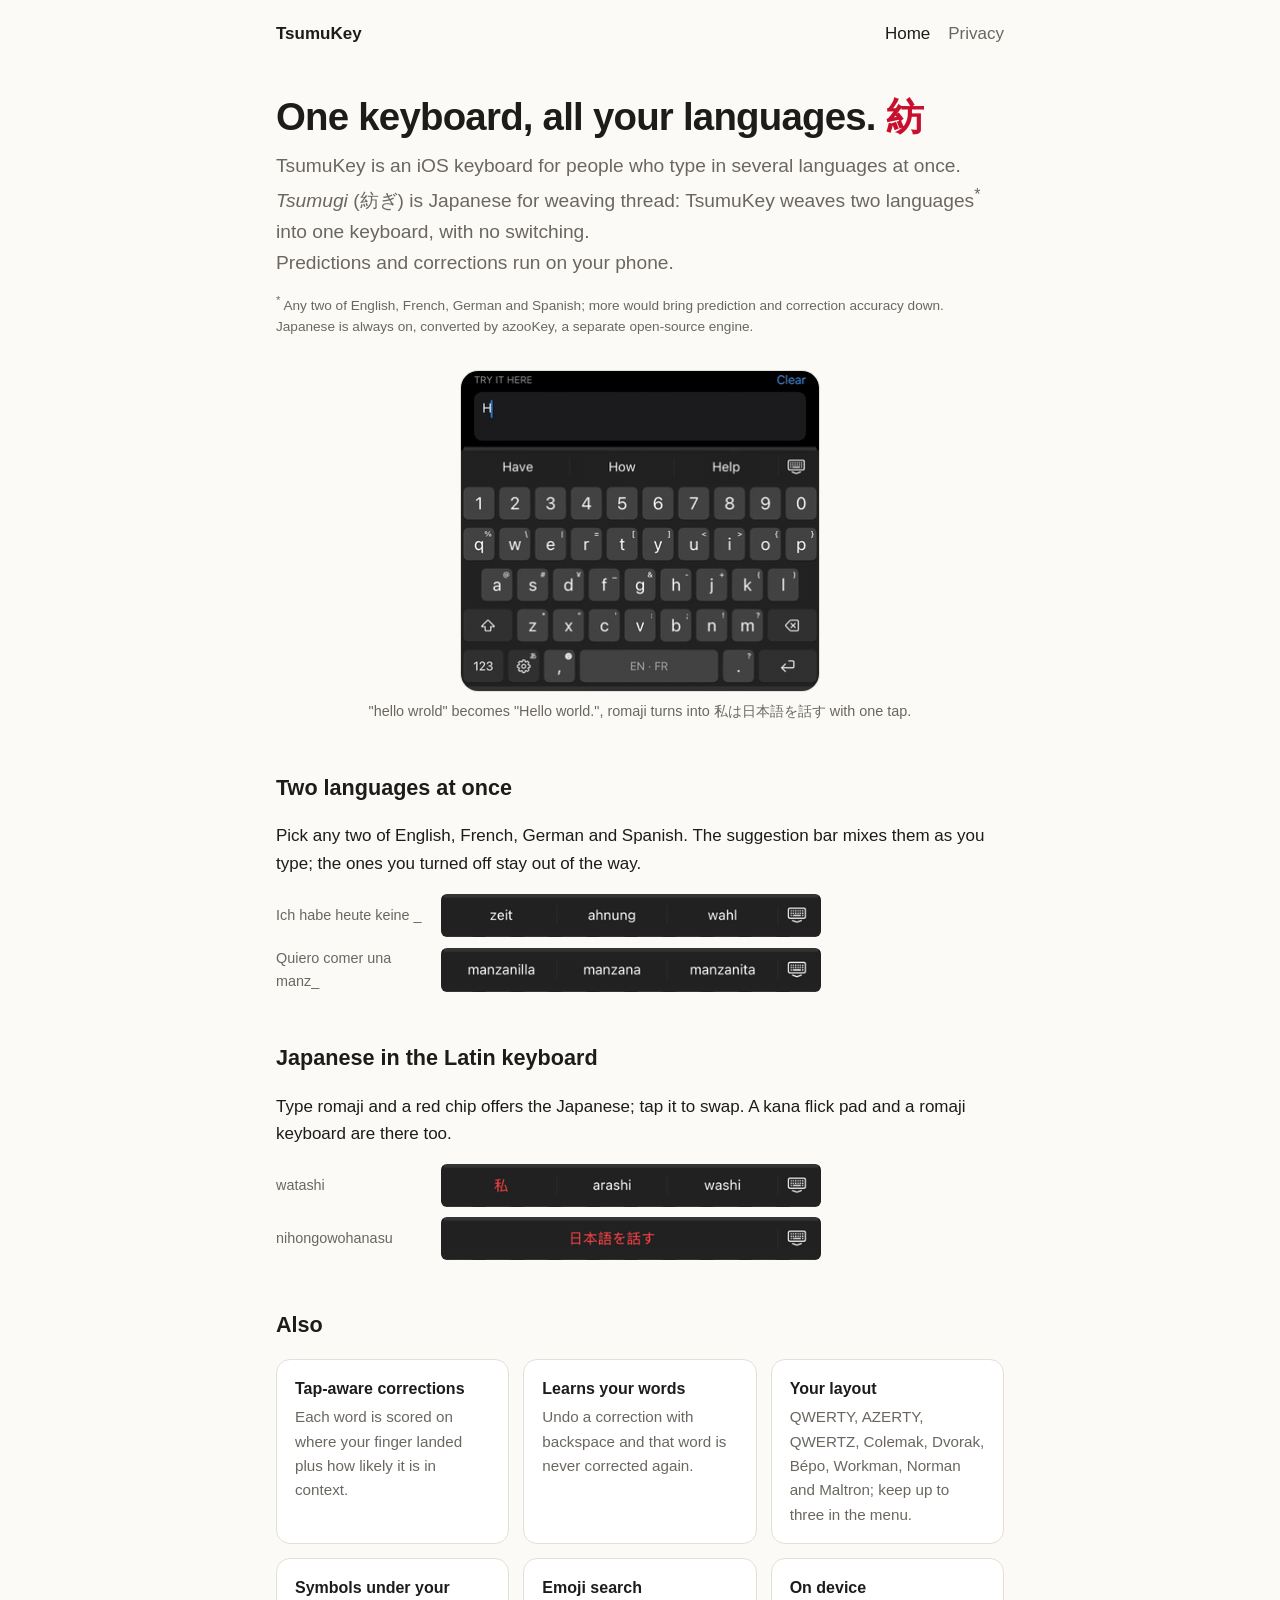
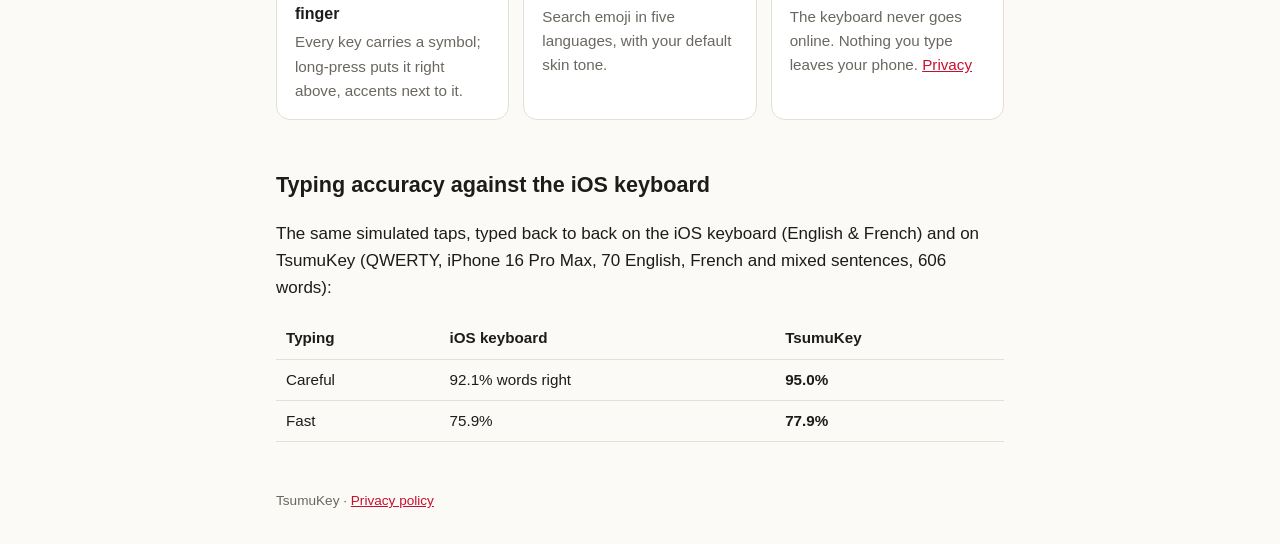
==== index.html @ 3ca58f1a "Site: all nine layouts" ====
<!doctype html>
<html lang="en">
<head>
<meta charset="utf-8">
<meta name="viewport" content="width=device-width, initial-scale=1">
<title>TsumuKey</title>
<meta name="description" content="An iOS keyboard for people who type in several languages at once. Predictions and corrections run on the phone.">
<link rel="stylesheet" href="style.css">
</head>
<body>
<header>
  <a class="brand" href="./">TsumuKey</a>
  <nav><a href="./" aria-current="page">Home</a><a href="privacy.html">Privacy</a></nav>
</header>
<main>
  <h1>One keyboard, all your languages. <span class="kanji">紡</span></h1>
  <p class="lead">TsumuKey is an iOS keyboard for people who type in several languages at once.
  <em>Tsumugi</em> (紡ぎ) is Japanese for weaving thread: TsumuKey weaves two languages<sup>*</sup>
  into one keyboard, with no switching.<br>Predictions and corrections run on your phone.</p>
  <p class="note"><sup>*</sup> Any two of English, French, German and Spanish; more would bring prediction
  and correction accuracy down. Japanese is always on, converted by azooKey, a separate open-source engine.</p>

  <figure>
    <img class="demo" src="media/demo.gif" alt="Typing hello wrold, autocorrected to Hello world; romaji converted to Japanese; numpad and symbols; Colemak, QWERTZ and Dvorak layouts">
    <figcaption>"hello wrold" becomes "Hello world.", romaji turns into 私は日本語を話す with one tap.</figcaption>
  </figure>

  <h2>Two languages at once</h2>
  <p>Pick any two of English, French, German and Spanish. The suggestion bar mixes them as you type;
  the ones you turned off stay out of the way.</p>
  <div class="bars">
    <div><span>Ich habe heute keine _</span><img src="media/bar-de-keine.png" alt="German suggestions"></div>
    <div><span>Quiero comer una manz_</span><img src="media/bar-es-manz.png" alt="Spanish suggestions"></div>
  </div>

  <h2>Japanese in the Latin keyboard</h2>
  <p>Type romaji and a red chip offers the Japanese; tap it to swap. A kana flick pad and a romaji
  keyboard are there too.</p>
  <div class="bars">
    <div><span>watashi</span><img src="media/bar-watashi.png" alt="watashi converted to 私"></div>
    <div><span>nihongowohanasu</span><img src="media/bar-nihongowohanasu.png" alt="nihongowohanasu converted to 日本語を話す"></div>
  </div>

  <h2>Also</h2>
  <div class="grid">
    <div class="card"><h3>Tap-aware corrections</h3><p>Each word is scored on where your finger landed plus how likely it is in context.</p></div>
    <div class="card"><h3>Learns your words</h3><p>Undo a correction with backspace and that word is never corrected again.</p></div>
    <div class="card"><h3>Your layout</h3><p>QWERTY, AZERTY, QWERTZ, Colemak, Dvorak, Bépo, Workman, Norman and Maltron; keep up to three in the menu.</p></div>
    <div class="card"><h3>Symbols under your finger</h3><p>Every key carries a symbol; long-press puts it right above, accents next to it.</p></div>
    <div class="card"><h3>Emoji search</h3><p>Search emoji in five languages, with your default skin tone.</p></div>
    <div class="card"><h3>On device</h3><p>The keyboard never goes online. Nothing you type leaves your phone. <a href="privacy.html">Privacy</a></p></div>
  </div>

  <h2>Typing accuracy against the iOS keyboard</h2>
  <p>The same simulated taps, typed back to back on the iOS keyboard (English &amp; French) and on TsumuKey
  (QWERTY, iPhone 16 Pro Max, 70 English, French and mixed sentences, 606 words):</p>
  <table>
    <tr><th>Typing</th><th>iOS keyboard</th><th>TsumuKey</th></tr>
    <tr><td>Careful</td><td>92.1% words right</td><td><strong>95.0%</strong></td></tr>
    <tr><td>Fast</td><td>75.9%</td><td><strong>77.9%</strong></td></tr>
  </table>
</main>
<footer>TsumuKey · <a href="privacy.html">Privacy policy</a></footer>
</body>
</html>
---- style.css ----
:root {
  --bg: #fbfaf7;
  --fg: #1d1c1a;
  --muted: #6b6760;
  --line: #e4e0d8;
  --card: #ffffff;
  --accent: #c8102e;
  color-scheme: light dark;
}
@media (prefers-color-scheme: dark) {
  :root {
    --bg: #151413;
    --fg: #ecebe8;
    --muted: #a19c94;
    --line: #2d2b28;
    --card: #1e1d1b;
    --accent: #ff4d63;
  }
}
* { box-sizing: border-box; }
body {
  margin: 0;
  background: var(--bg);
  color: var(--fg);
  font: 17px/1.6 -apple-system, BlinkMacSystemFont, "Hiragino Sans", "Segoe UI", sans-serif;
}
main, header, footer { max-width: 760px; margin: 0 auto; padding: 0 16px; }
header { display: flex; justify-content: space-between; align-items: center; padding-top: 20px; }
header a.brand { font-weight: 700; color: var(--fg); text-decoration: none; }
nav a { color: var(--muted); text-decoration: none; margin-left: 18px; }
nav a:hover, nav a[aria-current] { color: var(--fg); }
a { color: var(--accent); }
h1 { font-size: 2.4rem; line-height: 1.15; margin: 48px 0 12px; letter-spacing: -0.02em; }
h1 .kanji { color: var(--accent); }
h2 { font-size: 1.35rem; margin: 48px 0 8px; }
.lead { font-size: 1.2rem; color: var(--muted); margin: 0 0 32px; }
.lead + .note { margin-top: -20px; }
.note { font-size: 0.85rem; color: var(--muted); margin: 0 0 32px; }
.demo { display: block; width: 100%; max-width: 360px; margin: 0 auto; border-radius: 18px; border: 1px solid var(--line); }
figcaption { text-align: center; color: var(--muted); font-size: 0.9rem; margin-top: 8px; }
.grid { display: grid; grid-template-columns: repeat(auto-fit, minmax(220px, 1fr)); gap: 14px; margin-top: 16px; }
.card { background: var(--card); border: 1px solid var(--line); border-radius: 14px; padding: 16px 18px; }
.card h3 { margin: 0 0 4px; font-size: 1rem; }
.card p { margin: 0; color: var(--muted); font-size: 0.95rem; }
.bars { display: grid; gap: 10px; margin-top: 12px; }
.bars div { display: grid; grid-template-columns: 9em 1fr; gap: 12px; align-items: center; }
.bars img { width: 100%; max-width: 380px; border-radius: 6px; }
.bars span { color: var(--muted); font-size: 0.9rem; }
table { border-collapse: collapse; width: 100%; margin-top: 12px; font-size: 0.95rem; }
th, td { text-align: left; padding: 8px 10px; border-bottom: 1px solid var(--line); }
footer { color: var(--muted); font-size: 0.85rem; padding-top: 48px; padding-bottom: 32px; }
.policy h2 { font-size: 1.15rem; margin-top: 32px; }
.policy li { margin-bottom: 6px; }
@media (max-width: 520px) {
  h1 { font-size: 1.9rem; }
  .bars div { grid-template-columns: 1fr; gap: 4px; }
}
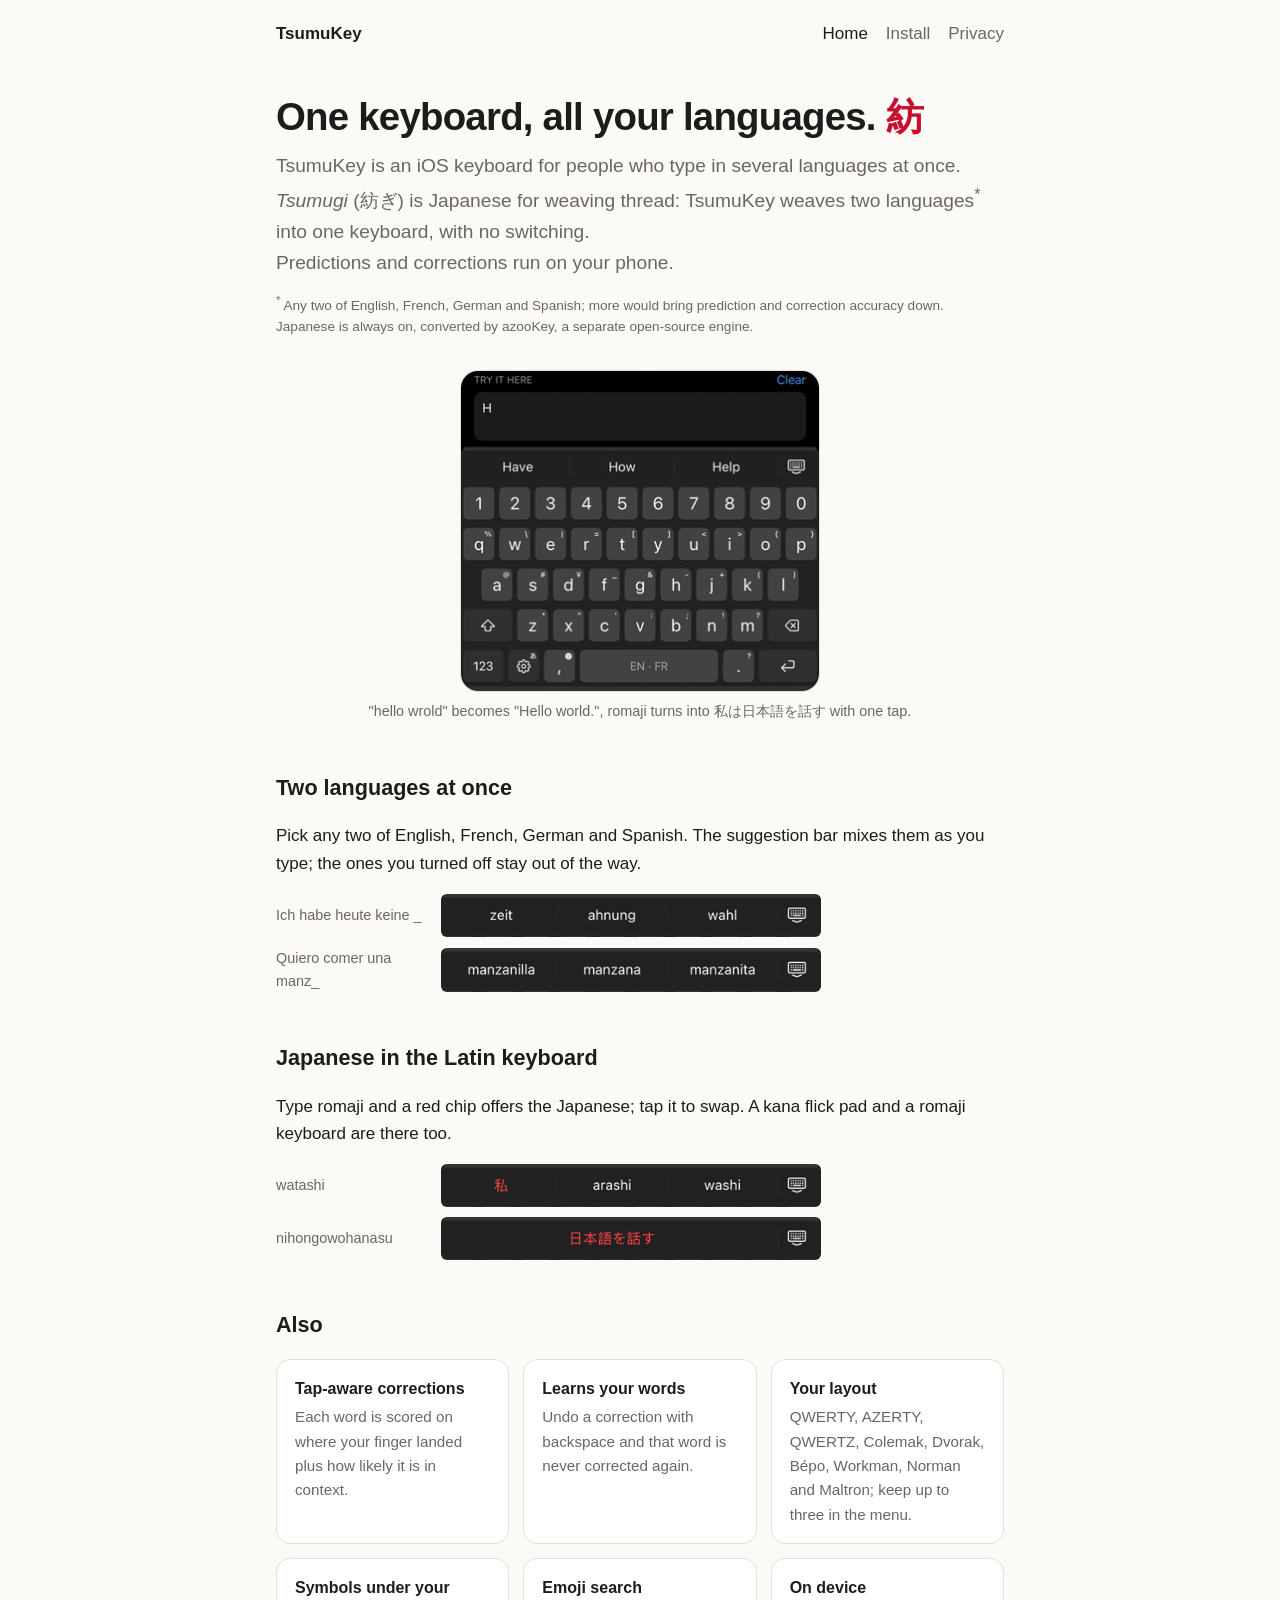
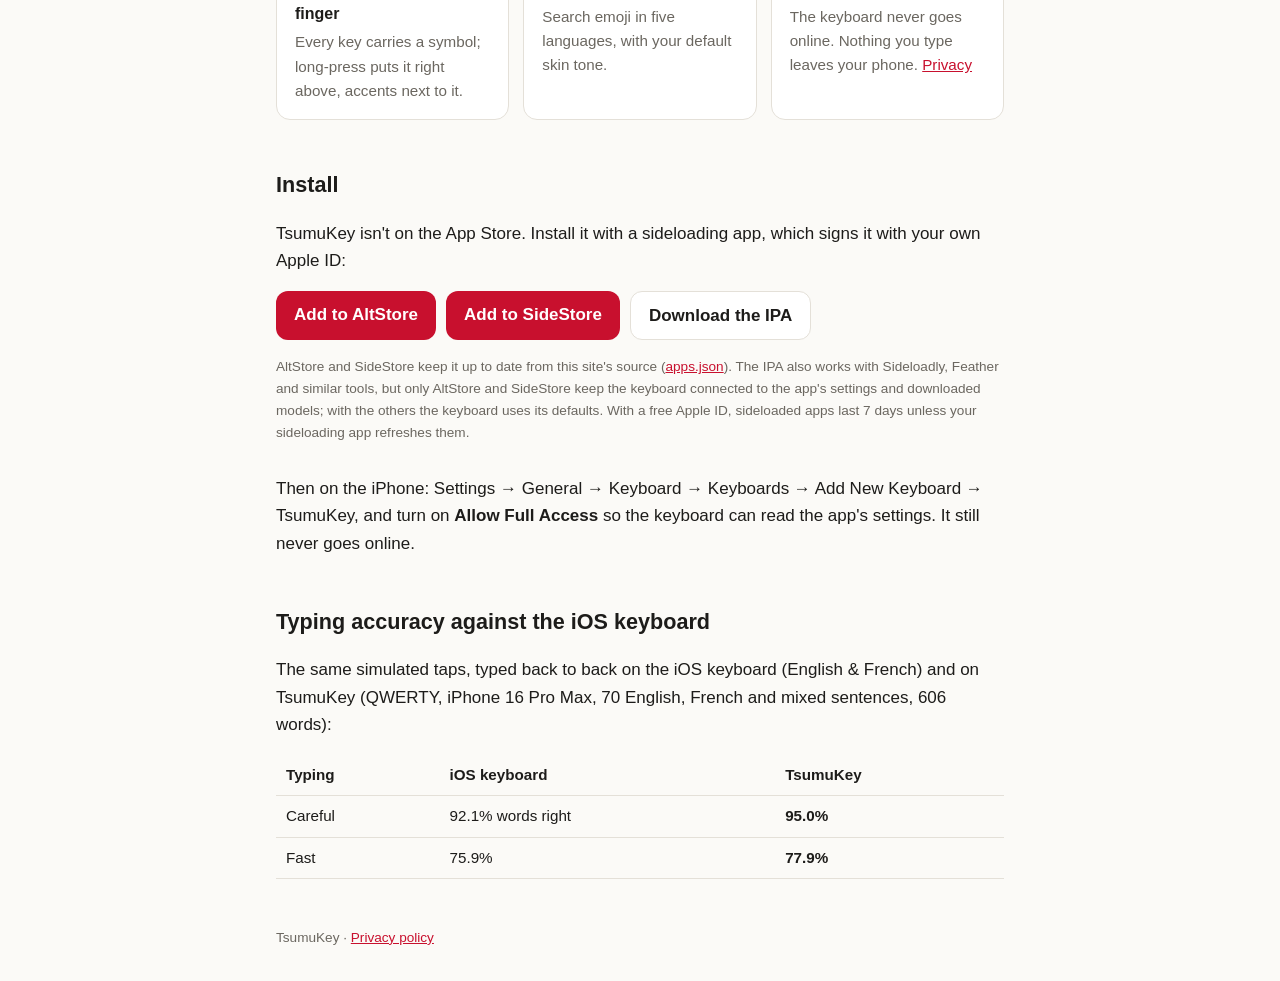
==== commit 41812660: "Site: Install section, AltStore/SideStore source, app icon" ====
--- a/index.html
+++ b/index.html
@@ -10,7 +10,7 @@
 <body>
 <header>
   <a class="brand" href="./">TsumuKey</a>
-  <nav><a href="./" aria-current="page">Home</a><a href="privacy.html">Privacy</a></nav>
+  <nav><a href="./" aria-current="page">Home</a><a href="#install">Install</a><a href="privacy.html">Privacy</a></nav>
 </header>
 <main>
   <h1>One keyboard, all your languages. <span class="kanji">紡</span></h1>
@@ -51,6 +51,21 @@
     <div class="card"><h3>On device</h3><p>The keyboard never goes online. Nothing you type leaves your phone. <a href="privacy.html">Privacy</a></p></div>
   </div>
 
+  <h2 id="install">Install</h2>
+  <p>TsumuKey isn't on the App Store. Install it with a sideloading app, which signs it with your own Apple ID:</p>
+  <div class="install">
+    <a class="button" href="altstore://source?url=https://iito.github.io/TsumuKey/apps.json">Add to AltStore</a>
+    <a class="button" href="sidestore://source?url=https://iito.github.io/TsumuKey/apps.json">Add to SideStore</a>
+    <a class="button secondary" href="https://github.com/Iito/TsumuKey/releases/latest">Download the IPA</a>
+  </div>
+  <p class="note">AltStore and SideStore keep it up to date from this site's source
+  (<a href="apps.json">apps.json</a>). The IPA also works with Sideloadly, Feather and similar tools, but only
+  AltStore and SideStore keep the keyboard connected to the app's settings and downloaded models; with the
+  others the keyboard uses its defaults. With a free Apple ID, sideloaded apps last 7 days unless your
+  sideloading app refreshes them.</p>
+  <p>Then on the iPhone: Settings → General → Keyboard → Keyboards → Add New Keyboard → TsumuKey, and turn on
+  <strong>Allow Full Access</strong> so the keyboard can read the app's settings. It still never goes online.</p>
+
   <h2>Typing accuracy against the iOS keyboard</h2>
   <p>The same simulated taps, typed back to back on the iOS keyboard (English &amp; French) and on TsumuKey
   (QWERTY, iPhone 16 Pro Max, 70 English, French and mixed sentences, 606 words):</p>
--- a/style.css
+++ b/style.css
@@ -46,6 +46,10 @@
 .bars div { display: grid; grid-template-columns: 9em 1fr; gap: 12px; align-items: center; }
 .bars img { width: 100%; max-width: 380px; border-radius: 6px; }
 .bars span { color: var(--muted); font-size: 0.9rem; }
+.install { display: flex; flex-wrap: wrap; gap: 10px; margin: 12px 0 16px; }
+.button { display: inline-block; padding: 10px 18px; border-radius: 12px; background: var(--accent); color: #fff;
+  text-decoration: none; font-weight: 600; }
+.button.secondary { background: var(--card); color: var(--fg); border: 1px solid var(--line); }
 table { border-collapse: collapse; width: 100%; margin-top: 12px; font-size: 0.95rem; }
 th, td { text-align: left; padding: 8px 10px; border-bottom: 1px solid var(--line); }
 footer { color: var(--muted); font-size: 0.85rem; padding-top: 48px; padding-bottom: 32px; }
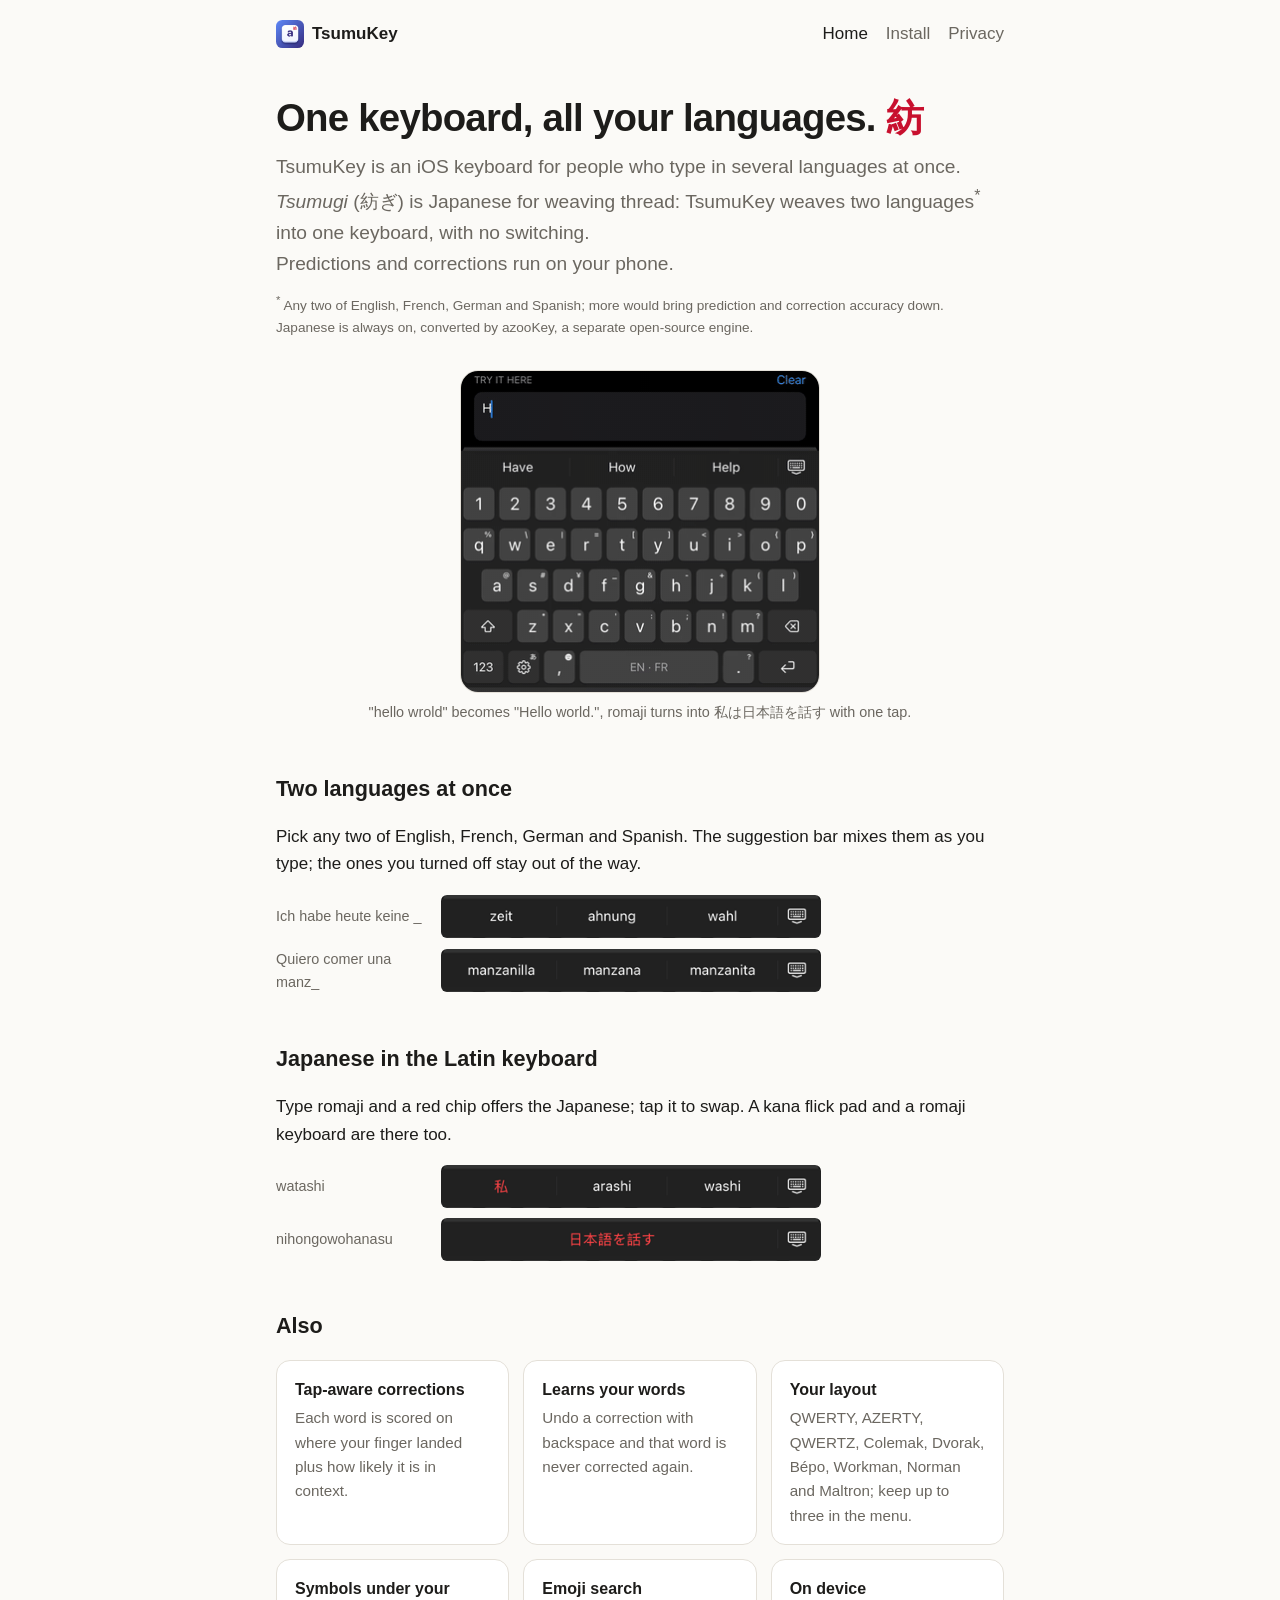
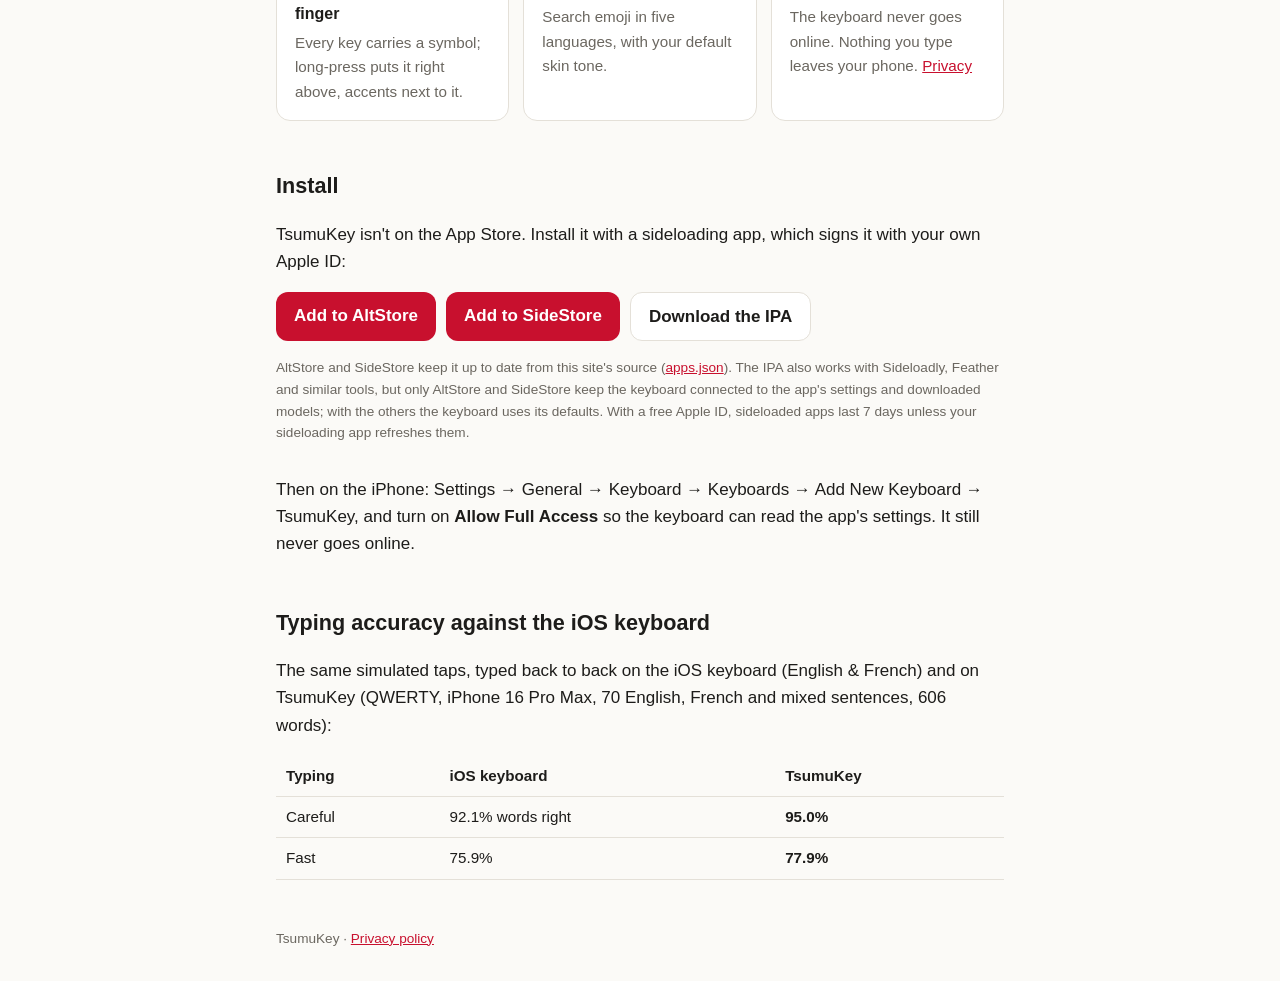
==== commit 5c642880: "Site: favicon, home-screen icon and logo in the header" ====
--- a/index.html
+++ b/index.html
@@ -5,11 +5,13 @@
 <meta name="viewport" content="width=device-width, initial-scale=1">
 <title>TsumuKey</title>
 <meta name="description" content="An iOS keyboard for people who type in several languages at once. Predictions and corrections run on the phone.">
+<link rel="icon" type="image/png" href="media/favicon.png">
+<link rel="apple-touch-icon" href="media/apple-touch-icon.png">
 <link rel="stylesheet" href="style.css">
 </head>
 <body>
 <header>
-  <a class="brand" href="./">TsumuKey</a>
+  <a class="brand" href="./"><img src="media/apple-touch-icon.png" alt="" width="28" height="28">TsumuKey</a>
   <nav><a href="./" aria-current="page">Home</a><a href="#install">Install</a><a href="privacy.html">Privacy</a></nav>
 </header>
 <main>
--- a/style.css
+++ b/style.css
@@ -26,7 +26,8 @@
 }
 main, header, footer { max-width: 760px; margin: 0 auto; padding: 0 16px; }
 header { display: flex; justify-content: space-between; align-items: center; padding-top: 20px; }
-header a.brand { font-weight: 700; color: var(--fg); text-decoration: none; }
+header a.brand { font-weight: 700; color: var(--fg); text-decoration: none; display: inline-flex; align-items: center; gap: 8px; }
+header a.brand img { border-radius: 22.5%; }
 nav a { color: var(--muted); text-decoration: none; margin-left: 18px; }
 nav a:hover, nav a[aria-current] { color: var(--fg); }
 a { color: var(--accent); }
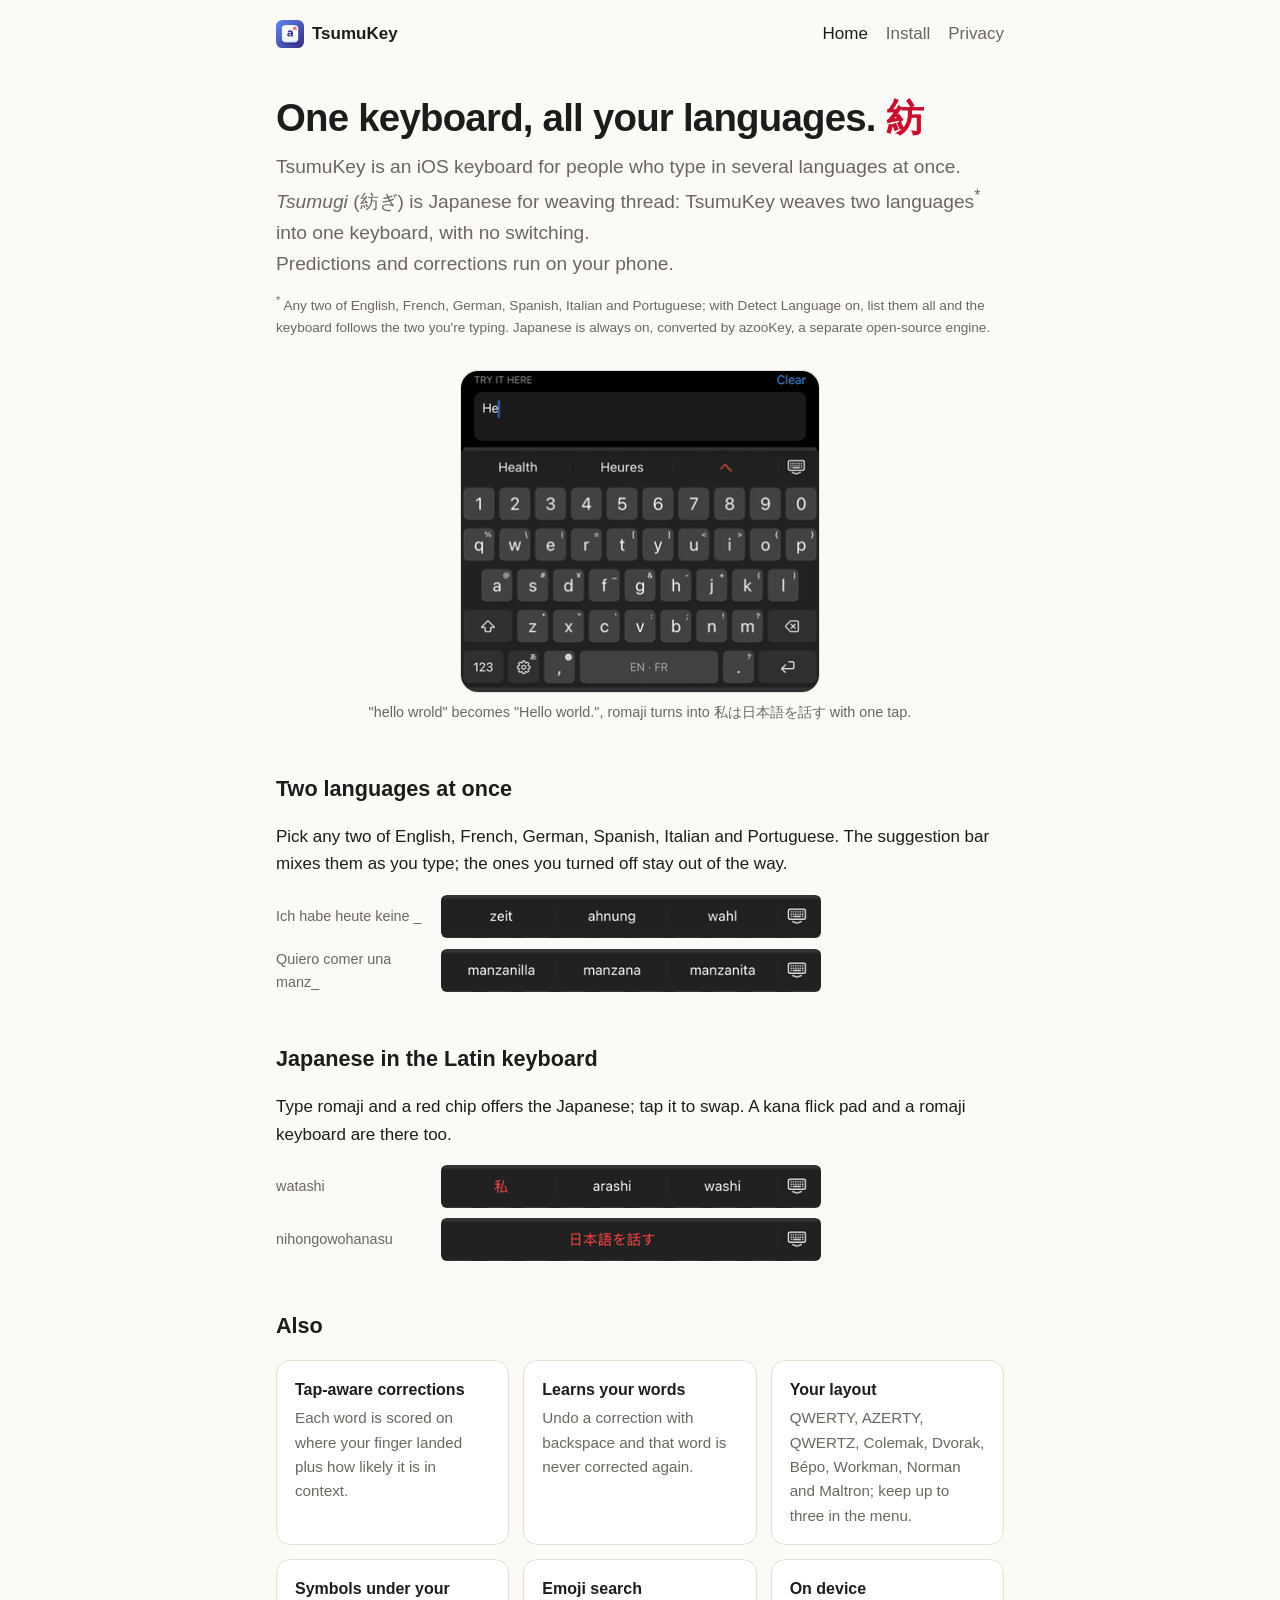
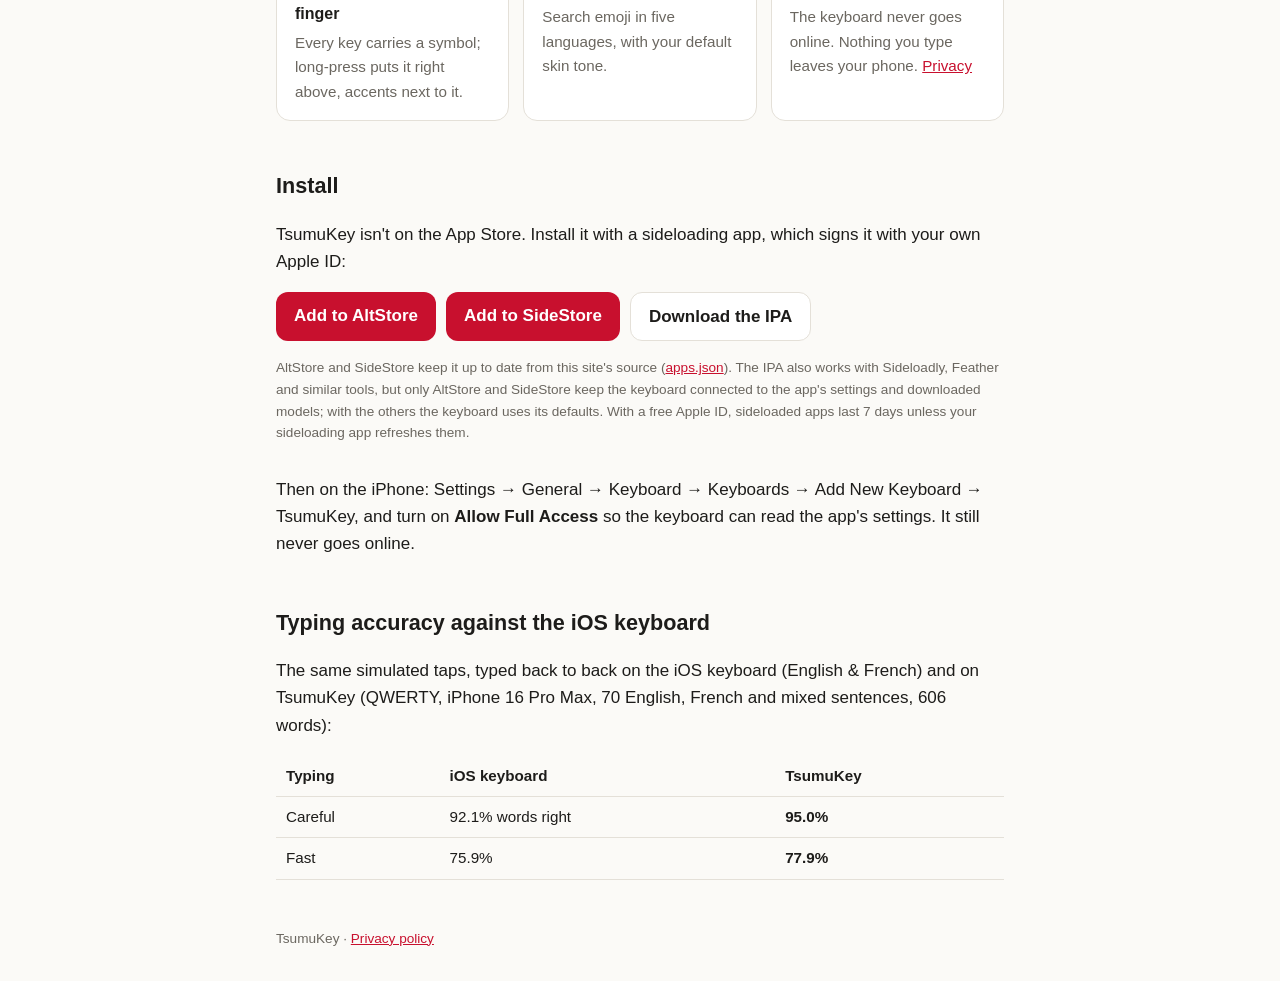
==== commit 0239110f: "0.13.0: AltStore source entry, six languages; IPA link from the GitHub releases API" ====
--- a/index.html
+++ b/index.html
@@ -19,8 +19,8 @@
   <p class="lead">TsumuKey is an iOS keyboard for people who type in several languages at once.
   <em>Tsumugi</em> (紡ぎ) is Japanese for weaving thread: TsumuKey weaves two languages<sup>*</sup>
   into one keyboard, with no switching.<br>Predictions and corrections run on your phone.</p>
-  <p class="note"><sup>*</sup> Any two of English, French, German and Spanish; more would bring prediction
-  and correction accuracy down. Japanese is always on, converted by azooKey, a separate open-source engine.</p>
+  <p class="note"><sup>*</sup> Any two of English, French, German, Spanish, Italian and Portuguese; with Detect Language
+  on, list them all and the keyboard follows the two you're typing. Japanese is always on, converted by azooKey, a separate open-source engine.</p>
 
   <figure>
     <img class="demo" src="media/demo.gif" alt="Typing hello wrold, autocorrected to Hello world; romaji converted to Japanese; numpad and symbols; Colemak, QWERTZ and Dvorak layouts">
@@ -28,7 +28,7 @@
   </figure>
 
   <h2>Two languages at once</h2>
-  <p>Pick any two of English, French, German and Spanish. The suggestion bar mixes them as you type;
+  <p>Pick any two of English, French, German, Spanish, Italian and Portuguese. The suggestion bar mixes them as you type;
   the ones you turned off stay out of the way.</p>
   <div class="bars">
     <div><span>Ich habe heute keine _</span><img src="media/bar-de-keine.png" alt="German suggestions"></div>
@@ -58,7 +58,7 @@
   <div class="install">
     <a class="button" href="altstore://source?url=https://iito.github.io/TsumuKey/apps.json">Add to AltStore</a>
     <a class="button" href="sidestore://source?url=https://iito.github.io/TsumuKey/apps.json">Add to SideStore</a>
-    <a class="button secondary" href="https://github.com/Iito/TsumuKey/releases/latest">Download the IPA</a>
+    <a class="button secondary" id="ipa" href="https://github.com/Iito/TsumuKey/releases/download/v0.13.0/TsumuKey-0.13.0.ipa">Download the IPA</a>
   </div>
   <p class="note">AltStore and SideStore keep it up to date from this site's source
   (<a href="apps.json">apps.json</a>). The IPA also works with Sideloadly, Feather and similar tools, but only
@@ -78,5 +78,26 @@
   </table>
 </main>
 <footer>TsumuKey · <a href="privacy.html">Privacy policy</a></footer>
+<script>
+  // The href above is the no-JS default. On load, ask GitHub for the releases
+  // (newest first) and point the button at the newest stable one that has an
+  // IPA: -rc pre-releases are skipped, and a release whose IPA is still
+  // building falls back to the previous one. A failed fetch (offline, API rate
+  // limit) leaves the default.
+  fetch('https://api.github.com/repos/Iito/TsumuKey/releases')
+    .then(r => r.ok ? r.json() : Promise.reject(r.status))
+    .then(releases => {
+      for (const rel of releases) {
+        if (rel.draft || rel.prerelease) continue;
+        const ipa = (rel.assets || []).find(a => a.name.toLowerCase().endsWith('.ipa') && a.state === 'uploaded');
+        if (!ipa) continue;
+        const btn = document.getElementById('ipa');
+        btn.href = ipa.browser_download_url;
+        btn.textContent = 'Download the IPA (' + rel.tag_name.replace(/^v/, '') + ')';
+        return;
+      }
+    })
+    .catch(() => {});
+</script>
 </body>
 </html>
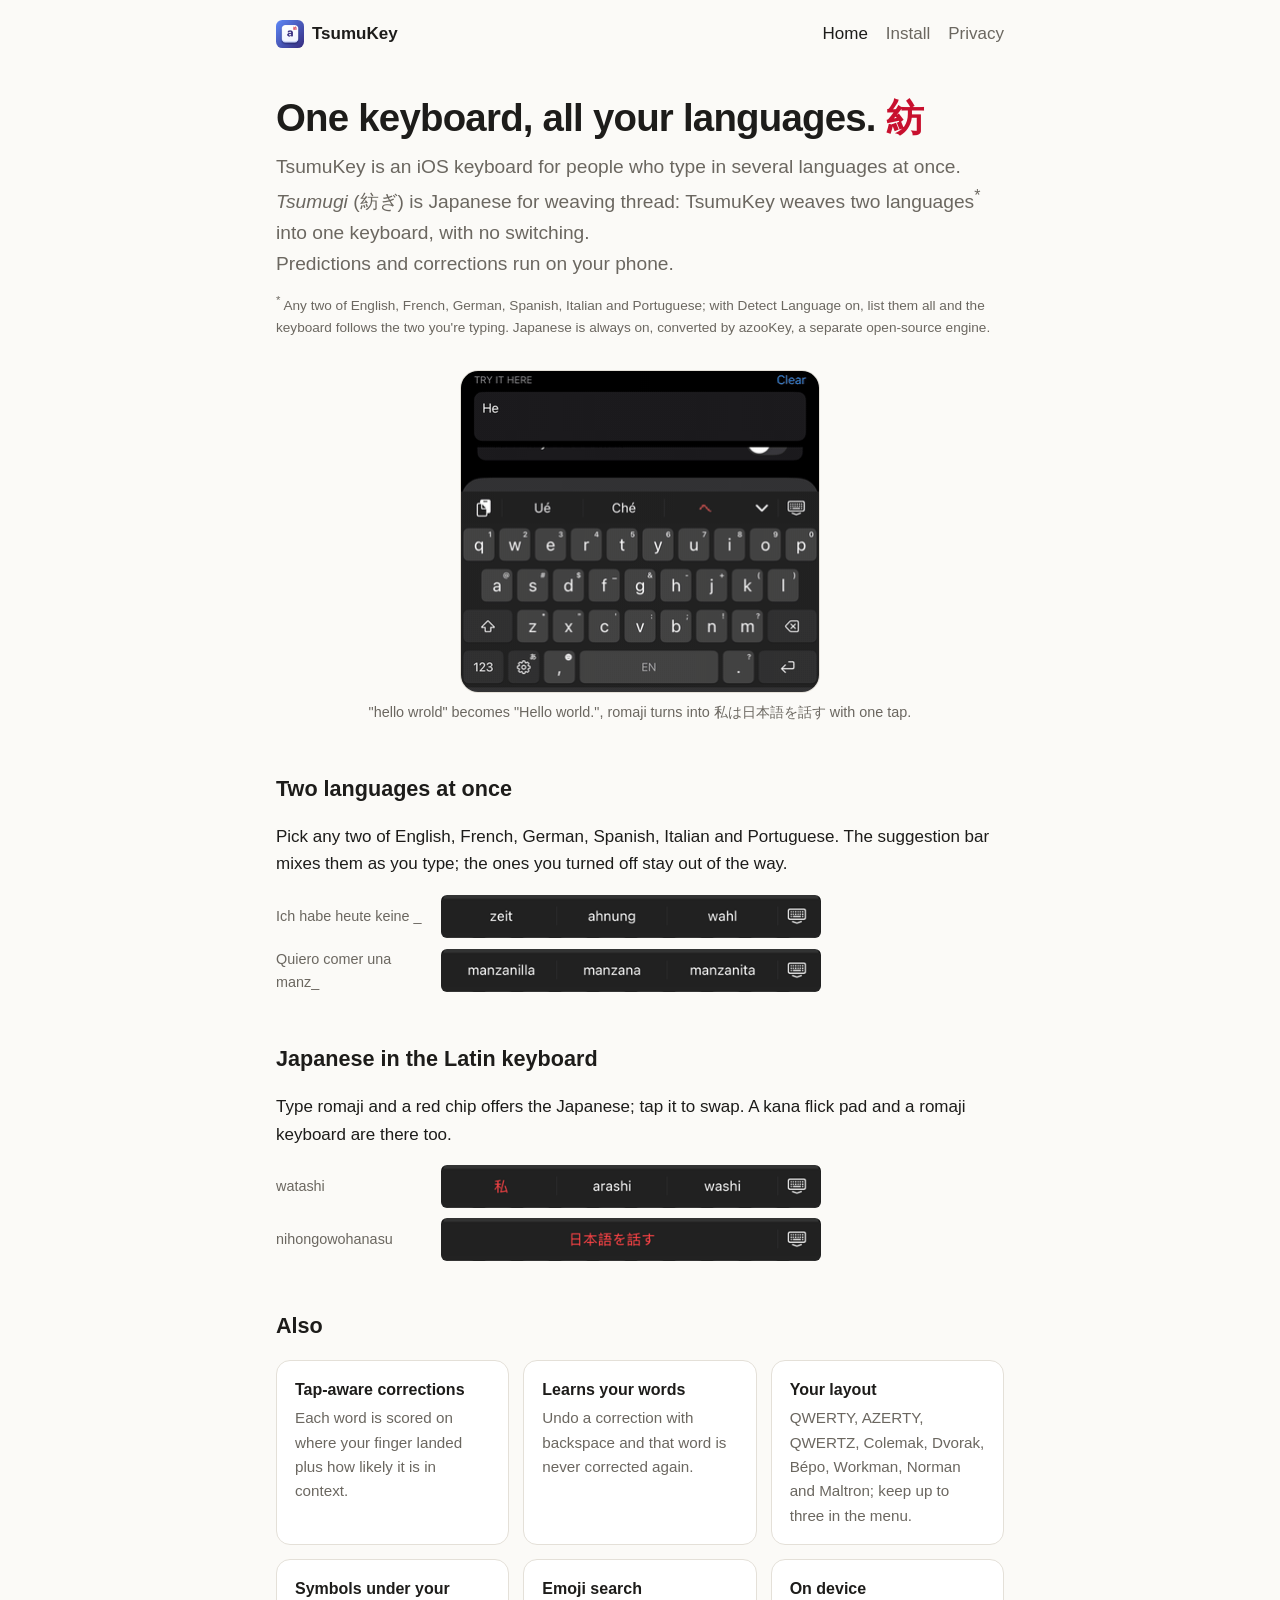
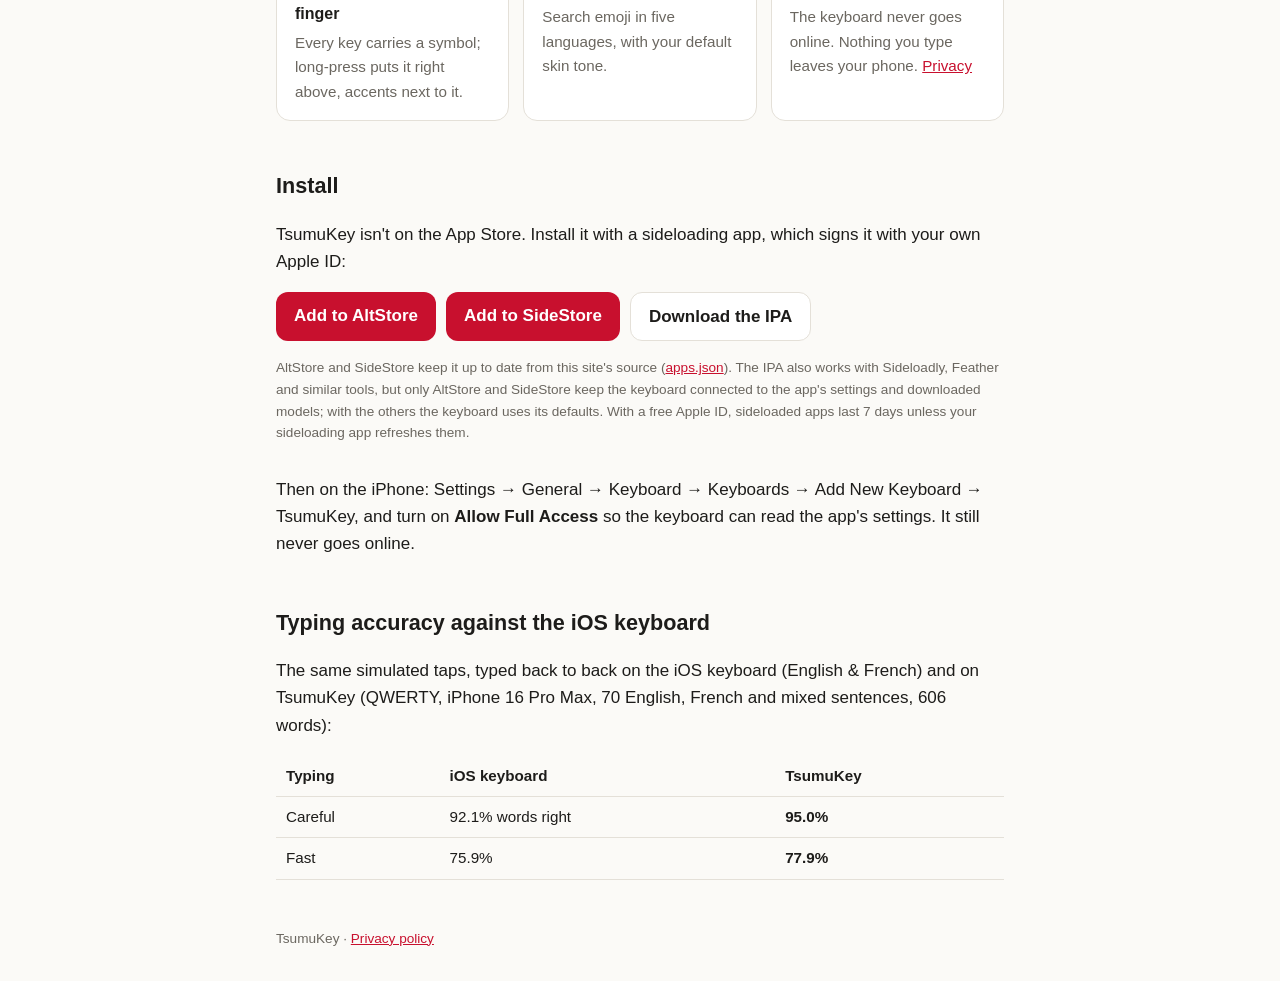
==== commit 4487a804: "Demo GIF: emoji in the bar, Italian detection, the long-press grid, Korean" ====
--- a/index.html
+++ b/index.html
@@ -23,7 +23,7 @@
   on, list them all and the keyboard follows the two you're typing. Japanese is always on, converted by azooKey, a separate open-source engine.</p>
 
   <figure>
-    <img class="demo" src="media/demo.gif" alt="Typing hello wrold, autocorrected to Hello world; romaji converted to Japanese; numpad and symbols; Colemak, QWERTZ and Dvorak layouts">
+    <img class="demo" src="media/demo.gif" alt="Typing hello wrold, autocorrected to Hello world.; sushi offering 🍣 in the bar; Italian words switching the bar to Italian; a long press opening more suggestions; romaji converted to Japanese; Korean typed on Dubeolsik">
     <figcaption>"hello wrold" becomes "Hello world.", romaji turns into 私は日本語を話す with one tap.</figcaption>
   </figure>
 
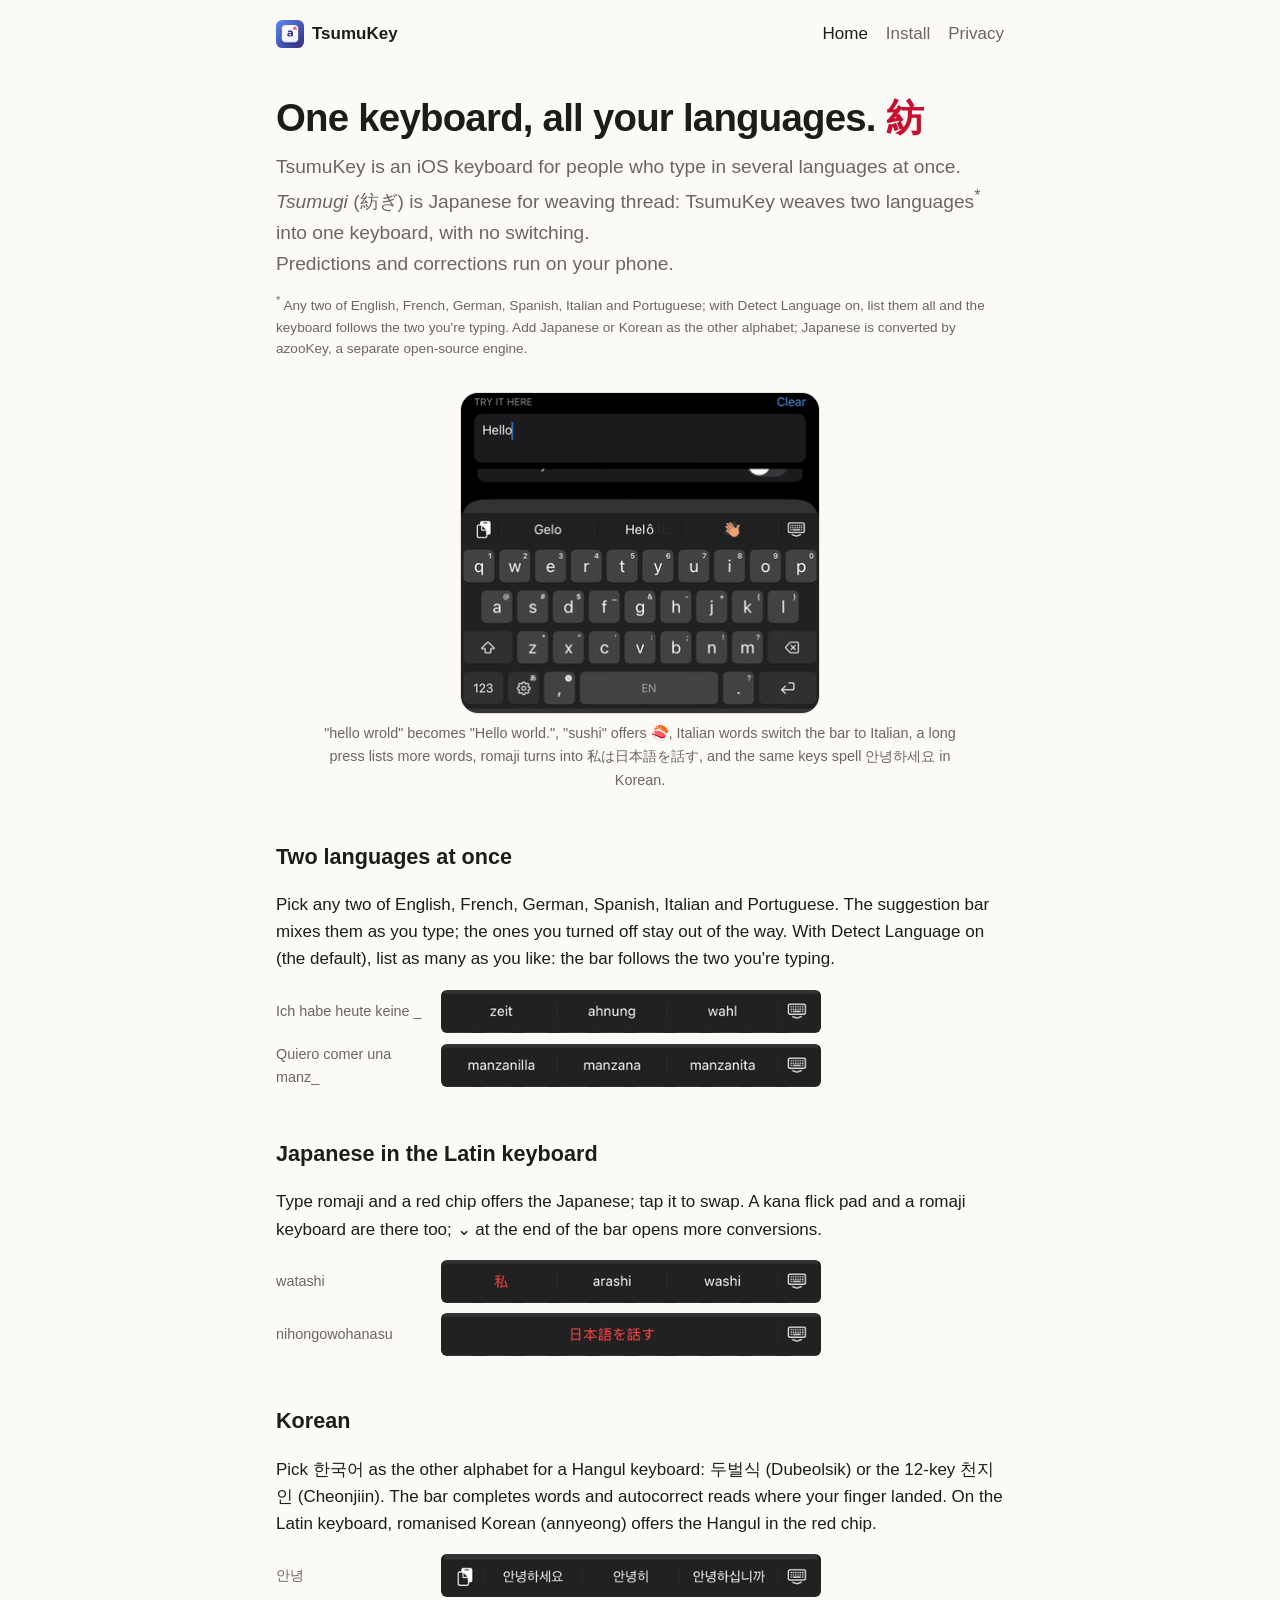
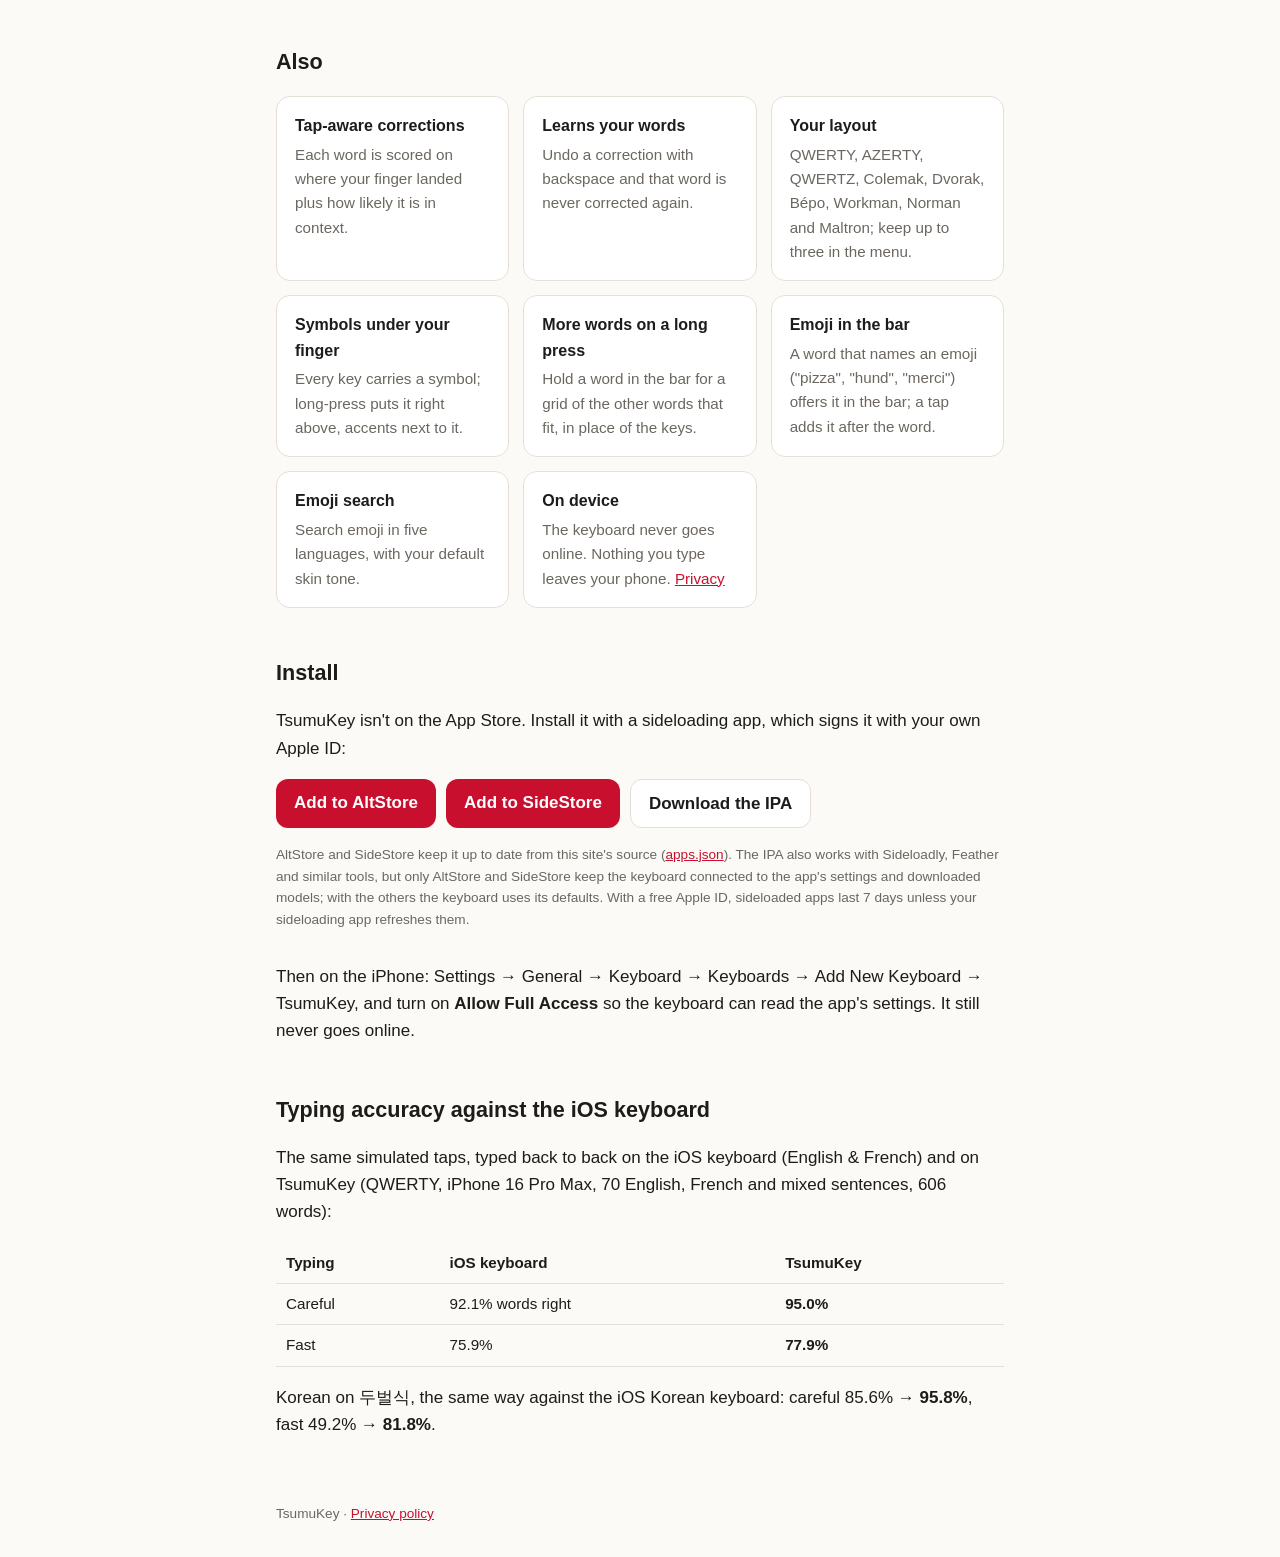
==== commit ad18efa0: "Site: Korean, Detect Language, emoji in the bar, the long-press grid" ====
--- a/index.html
+++ b/index.html
@@ -20,16 +20,17 @@
   <em>Tsumugi</em> (紡ぎ) is Japanese for weaving thread: TsumuKey weaves two languages<sup>*</sup>
   into one keyboard, with no switching.<br>Predictions and corrections run on your phone.</p>
   <p class="note"><sup>*</sup> Any two of English, French, German, Spanish, Italian and Portuguese; with Detect Language
-  on, list them all and the keyboard follows the two you're typing. Japanese is always on, converted by azooKey, a separate open-source engine.</p>
+  on, list them all and the keyboard follows the two you're typing. Add Japanese or Korean as the other alphabet; Japanese is converted by azooKey, a separate open-source engine.</p>
 
   <figure>
     <img class="demo" src="media/demo.gif" alt="Typing hello wrold, autocorrected to Hello world.; sushi offering 🍣 in the bar; Italian words switching the bar to Italian; a long press opening more suggestions; romaji converted to Japanese; Korean typed on Dubeolsik">
-    <figcaption>"hello wrold" becomes "Hello world.", romaji turns into 私は日本語を話す with one tap.</figcaption>
+    <figcaption>"hello wrold" becomes "Hello world.", "sushi" offers 🍣, Italian words switch the bar to Italian, a long press lists more words, romaji turns into 私は日本語を話す, and the same keys spell 안녕하세요 in Korean.</figcaption>
   </figure>
 
   <h2>Two languages at once</h2>
   <p>Pick any two of English, French, German, Spanish, Italian and Portuguese. The suggestion bar mixes them as you type;
-  the ones you turned off stay out of the way.</p>
+  the ones you turned off stay out of the way. With Detect Language on (the default), list as many as you like: the bar
+  follows the two you're typing.</p>
   <div class="bars">
     <div><span>Ich habe heute keine _</span><img src="media/bar-de-keine.png" alt="German suggestions"></div>
     <div><span>Quiero comer una manz_</span><img src="media/bar-es-manz.png" alt="Spanish suggestions"></div>
@@ -37,18 +38,27 @@
 
   <h2>Japanese in the Latin keyboard</h2>
   <p>Type romaji and a red chip offers the Japanese; tap it to swap. A kana flick pad and a romaji
-  keyboard are there too.</p>
+  keyboard are there too; ⌄ at the end of the bar opens more conversions.</p>
   <div class="bars">
     <div><span>watashi</span><img src="media/bar-watashi.png" alt="watashi converted to 私"></div>
     <div><span>nihongowohanasu</span><img src="media/bar-nihongowohanasu.png" alt="nihongowohanasu converted to 日本語を話す"></div>
   </div>
 
+  <h2>Korean</h2>
+  <p>Pick 한국어 as the other alphabet for a Hangul keyboard: 두벌식 (Dubeolsik) or the 12-key 천지인 (Cheonjiin).
+  The bar completes words and autocorrect reads where your finger landed. On the Latin keyboard, romanised Korean
+  (annyeong) offers the Hangul in the red chip.</p>
+  <div class="bars">
+    <div><span>안녕</span><img src="media/bar-ko-annyeong.png" alt="안녕 completed to 안녕하세요, 안녕히, 안녕하십니까"></div>
+  </div>
   <h2>Also</h2>
   <div class="grid">
     <div class="card"><h3>Tap-aware corrections</h3><p>Each word is scored on where your finger landed plus how likely it is in context.</p></div>
     <div class="card"><h3>Learns your words</h3><p>Undo a correction with backspace and that word is never corrected again.</p></div>
     <div class="card"><h3>Your layout</h3><p>QWERTY, AZERTY, QWERTZ, Colemak, Dvorak, Bépo, Workman, Norman and Maltron; keep up to three in the menu.</p></div>
     <div class="card"><h3>Symbols under your finger</h3><p>Every key carries a symbol; long-press puts it right above, accents next to it.</p></div>
+    <div class="card"><h3>More words on a long press</h3><p>Hold a word in the bar for a grid of the other words that fit, in place of the keys.</p></div>
+    <div class="card"><h3>Emoji in the bar</h3><p>A word that names an emoji ("pizza", "hund", "merci") offers it in the bar; a tap adds it after the word.</p></div>
     <div class="card"><h3>Emoji search</h3><p>Search emoji in five languages, with your default skin tone.</p></div>
     <div class="card"><h3>On device</h3><p>The keyboard never goes online. Nothing you type leaves your phone. <a href="privacy.html">Privacy</a></p></div>
   </div>
@@ -76,6 +86,8 @@
     <tr><td>Careful</td><td>92.1% words right</td><td><strong>95.0%</strong></td></tr>
     <tr><td>Fast</td><td>75.9%</td><td><strong>77.9%</strong></td></tr>
   </table>
+  <p>Korean on 두벌식, the same way against the iOS Korean keyboard: careful 85.6% → <strong>95.8%</strong>,
+  fast 49.2% → <strong>81.8%</strong>.</p>
 </main>
 <footer>TsumuKey · <a href="privacy.html">Privacy policy</a></footer>
 <script>
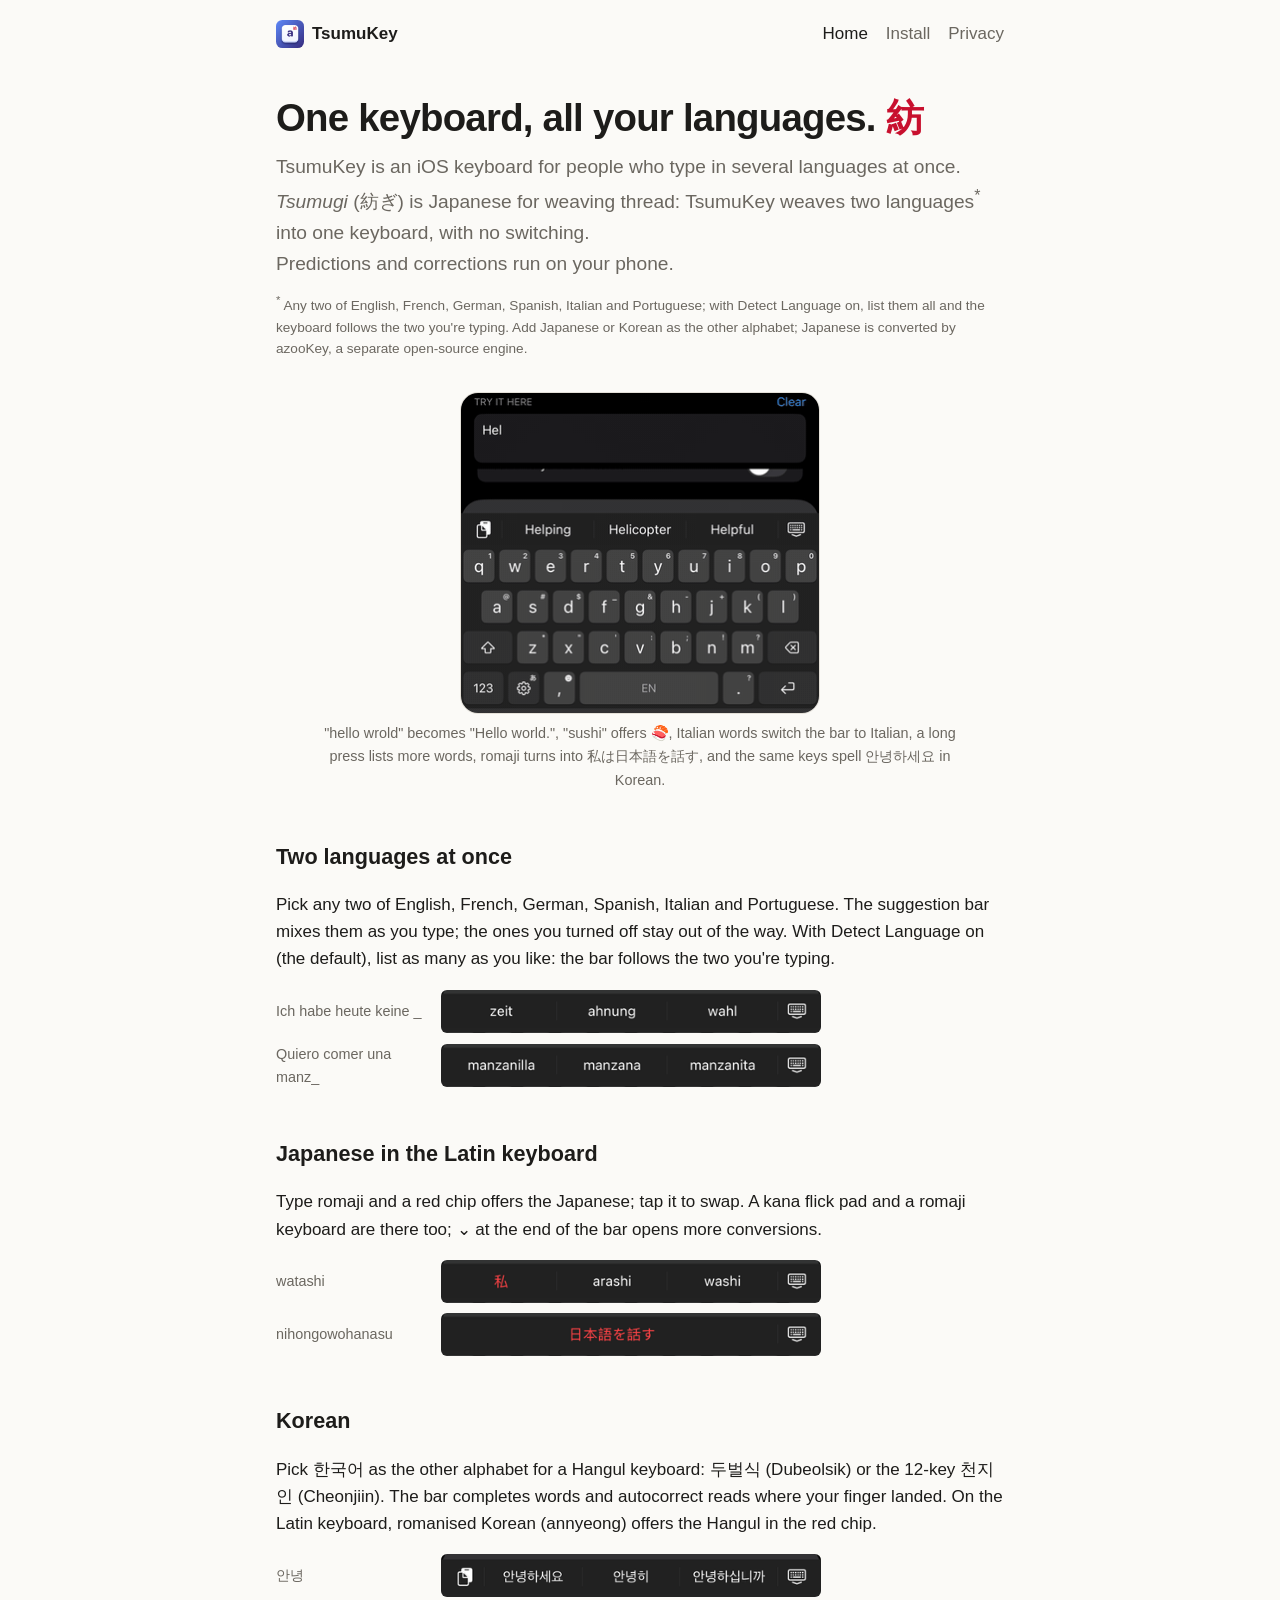
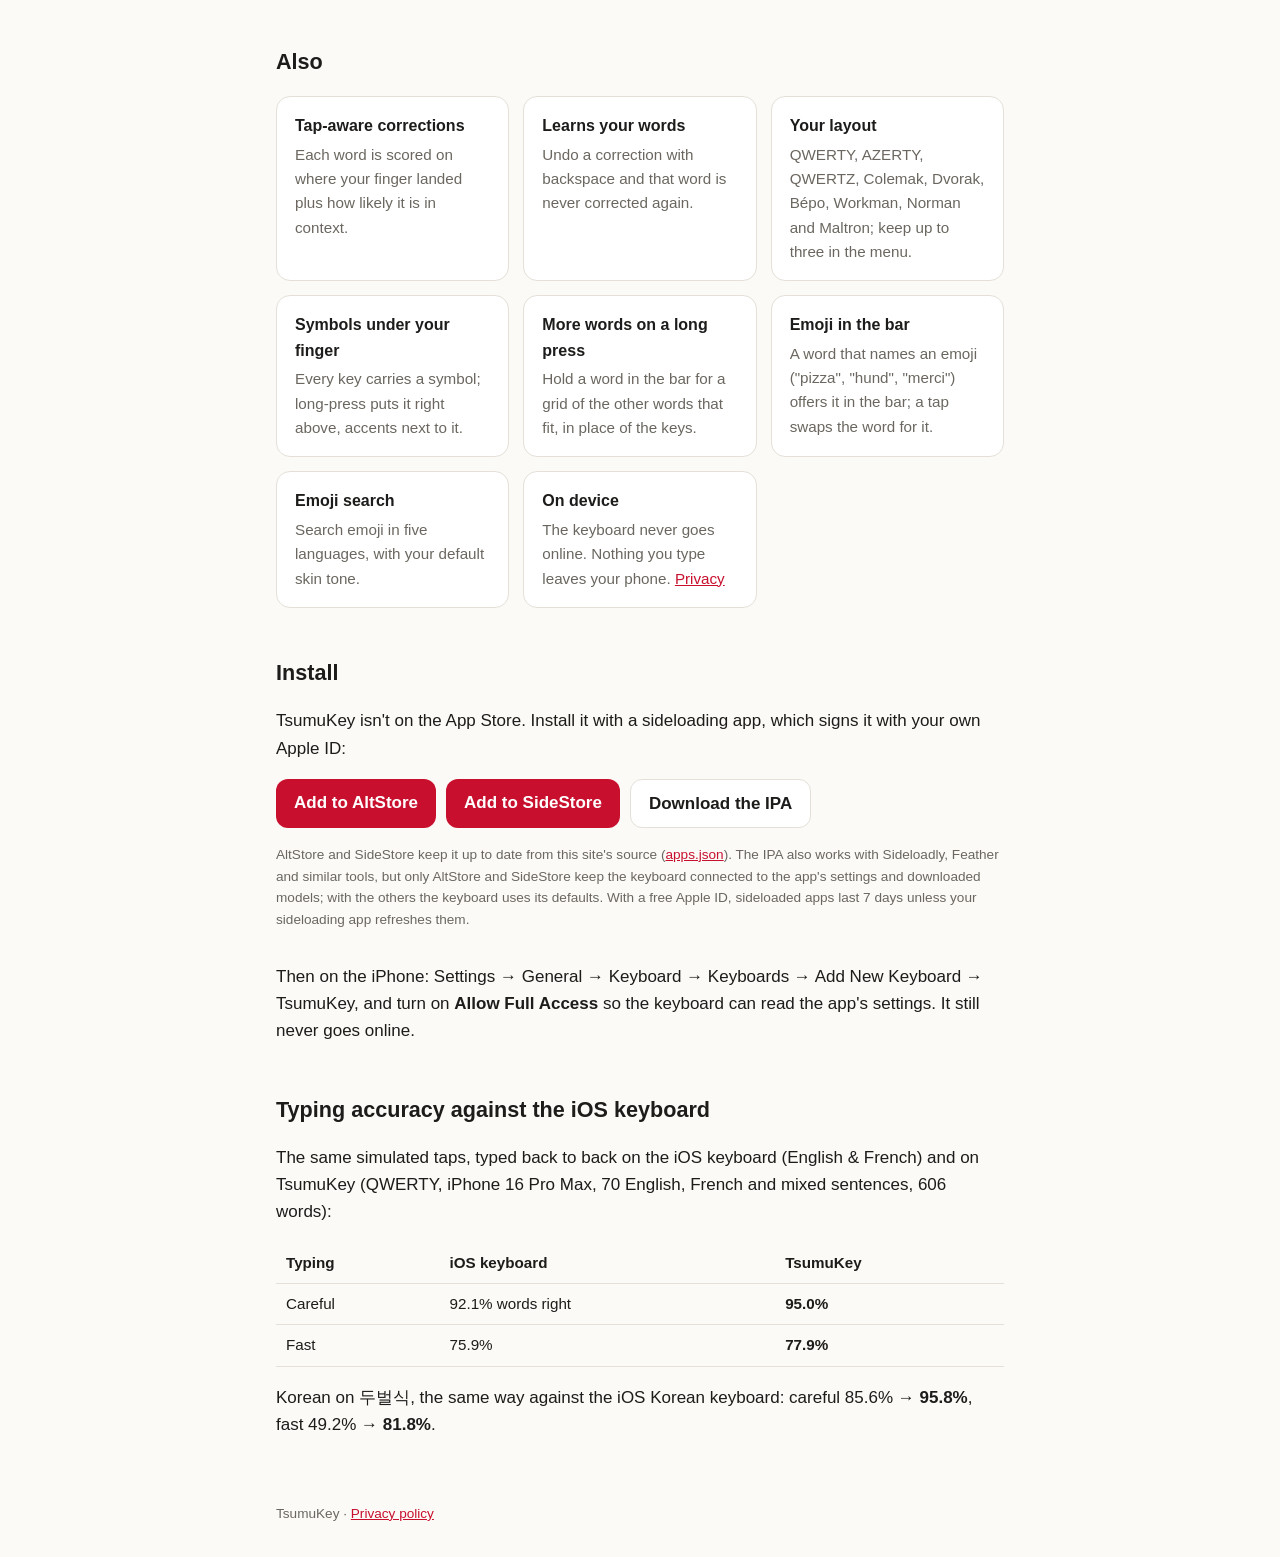
==== commit d8064b73: "Site: the bar's emoji replaces its word" ====
--- a/index.html
+++ b/index.html
@@ -58,7 +58,7 @@
     <div class="card"><h3>Your layout</h3><p>QWERTY, AZERTY, QWERTZ, Colemak, Dvorak, Bépo, Workman, Norman and Maltron; keep up to three in the menu.</p></div>
     <div class="card"><h3>Symbols under your finger</h3><p>Every key carries a symbol; long-press puts it right above, accents next to it.</p></div>
     <div class="card"><h3>More words on a long press</h3><p>Hold a word in the bar for a grid of the other words that fit, in place of the keys.</p></div>
-    <div class="card"><h3>Emoji in the bar</h3><p>A word that names an emoji ("pizza", "hund", "merci") offers it in the bar; a tap adds it after the word.</p></div>
+    <div class="card"><h3>Emoji in the bar</h3><p>A word that names an emoji ("pizza", "hund", "merci") offers it in the bar; a tap swaps the word for it.</p></div>
     <div class="card"><h3>Emoji search</h3><p>Search emoji in five languages, with your default skin tone.</p></div>
     <div class="card"><h3>On device</h3><p>The keyboard never goes online. Nothing you type leaves your phone. <a href="privacy.html">Privacy</a></p></div>
   </div>
